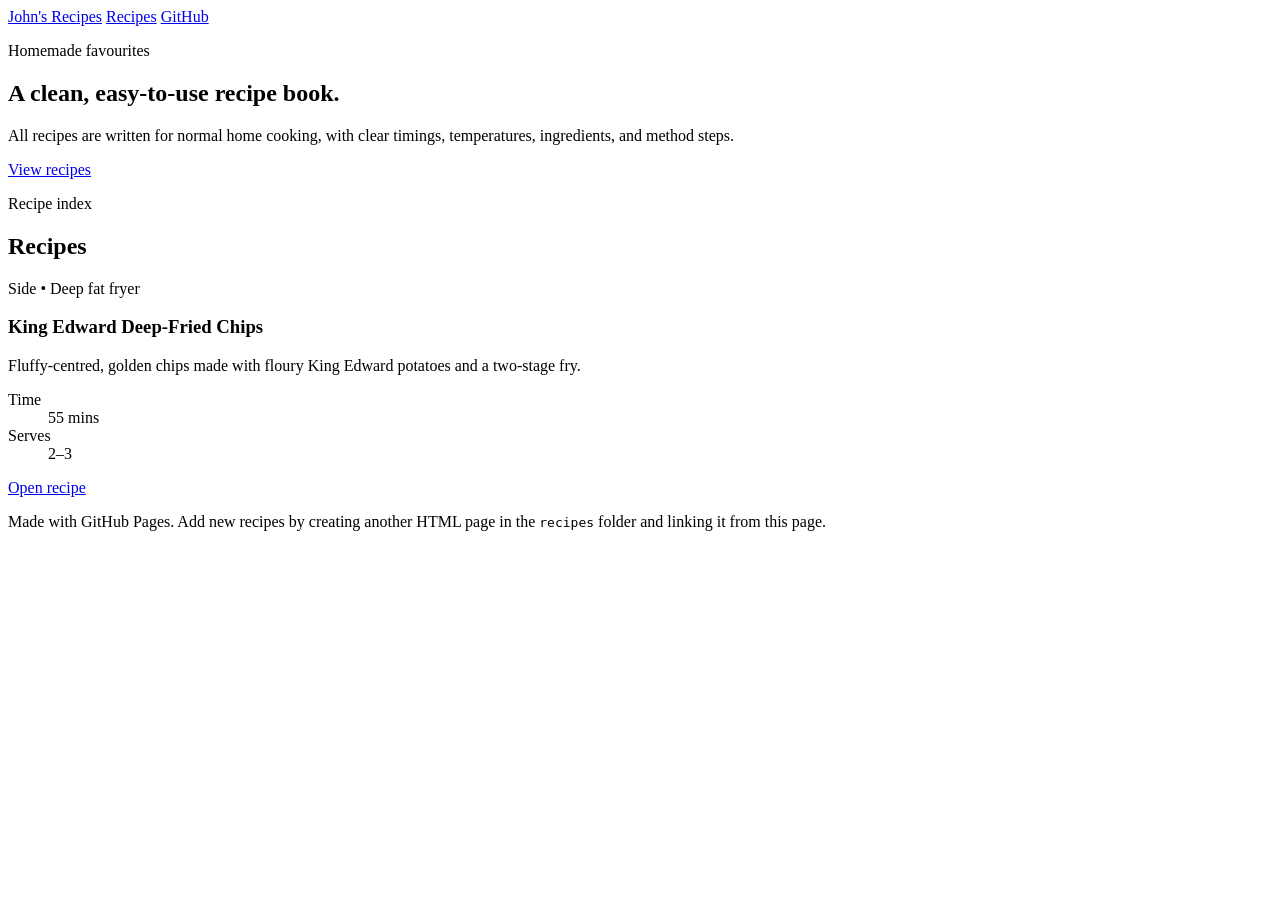
==== index.html @ 635c25c5 "Create recipe website homepage" ====
<!doctype html>
<html lang="en">
<head>
  <meta charset="utf-8">
  <meta name="viewport" content="width=device-width, initial-scale=1">
  <title>John's Recipes</title>
  <meta name="description" content="A simple GitHub Pages recipe book for favourite home recipes.">
  <link rel="stylesheet" href="styles.css">
</head>
<body>
  <header class="hero">
    <nav class="nav" aria-label="Main navigation">
      <a class="brand" href="./">John's Recipes</a>
      <a href="#recipes">Recipes</a>
      <a href="https://github.com/Minecraftman04/Recipes">GitHub</a>
    </nav>

    <section class="hero-content">
      <p class="eyebrow">Homemade favourites</p>
      <h1>A clean, easy-to-use recipe book.</h1>
      <p class="intro">All recipes are written for normal home cooking, with clear timings, temperatures, ingredients, and method steps.</p>
      <a class="button" href="#recipes">View recipes</a>
    </section>
  </header>

  <main>
    <section class="section" id="recipes" aria-labelledby="recipes-heading">
      <div class="section-heading">
        <p class="eyebrow">Recipe index</p>
        <h2 id="recipes-heading">Recipes</h2>
      </div>

      <div class="recipe-grid">
        <article class="recipe-card">
          <div class="recipe-card-content">
            <p class="recipe-tag">Side • Deep fat fryer</p>
            <h3>King Edward Deep-Fried Chips</h3>
            <p>Fluffy-centred, golden chips made with floury King Edward potatoes and a two-stage fry.</p>
            <dl class="recipe-meta">
              <div>
                <dt>Time</dt>
                <dd>55 mins</dd>
              </div>
              <div>
                <dt>Serves</dt>
                <dd>2–3</dd>
              </div>
            </dl>
          </div>
          <a class="card-link" href="recipes/king-edward-deep-fried-chips.html">Open recipe</a>
        </article>
      </div>
    </section>
  </main>

  <footer class="footer">
    <p>Made with GitHub Pages. Add new recipes by creating another HTML page in the <code>recipes</code> folder and linking it from this page.</p>
  </footer>
</body>
</html>
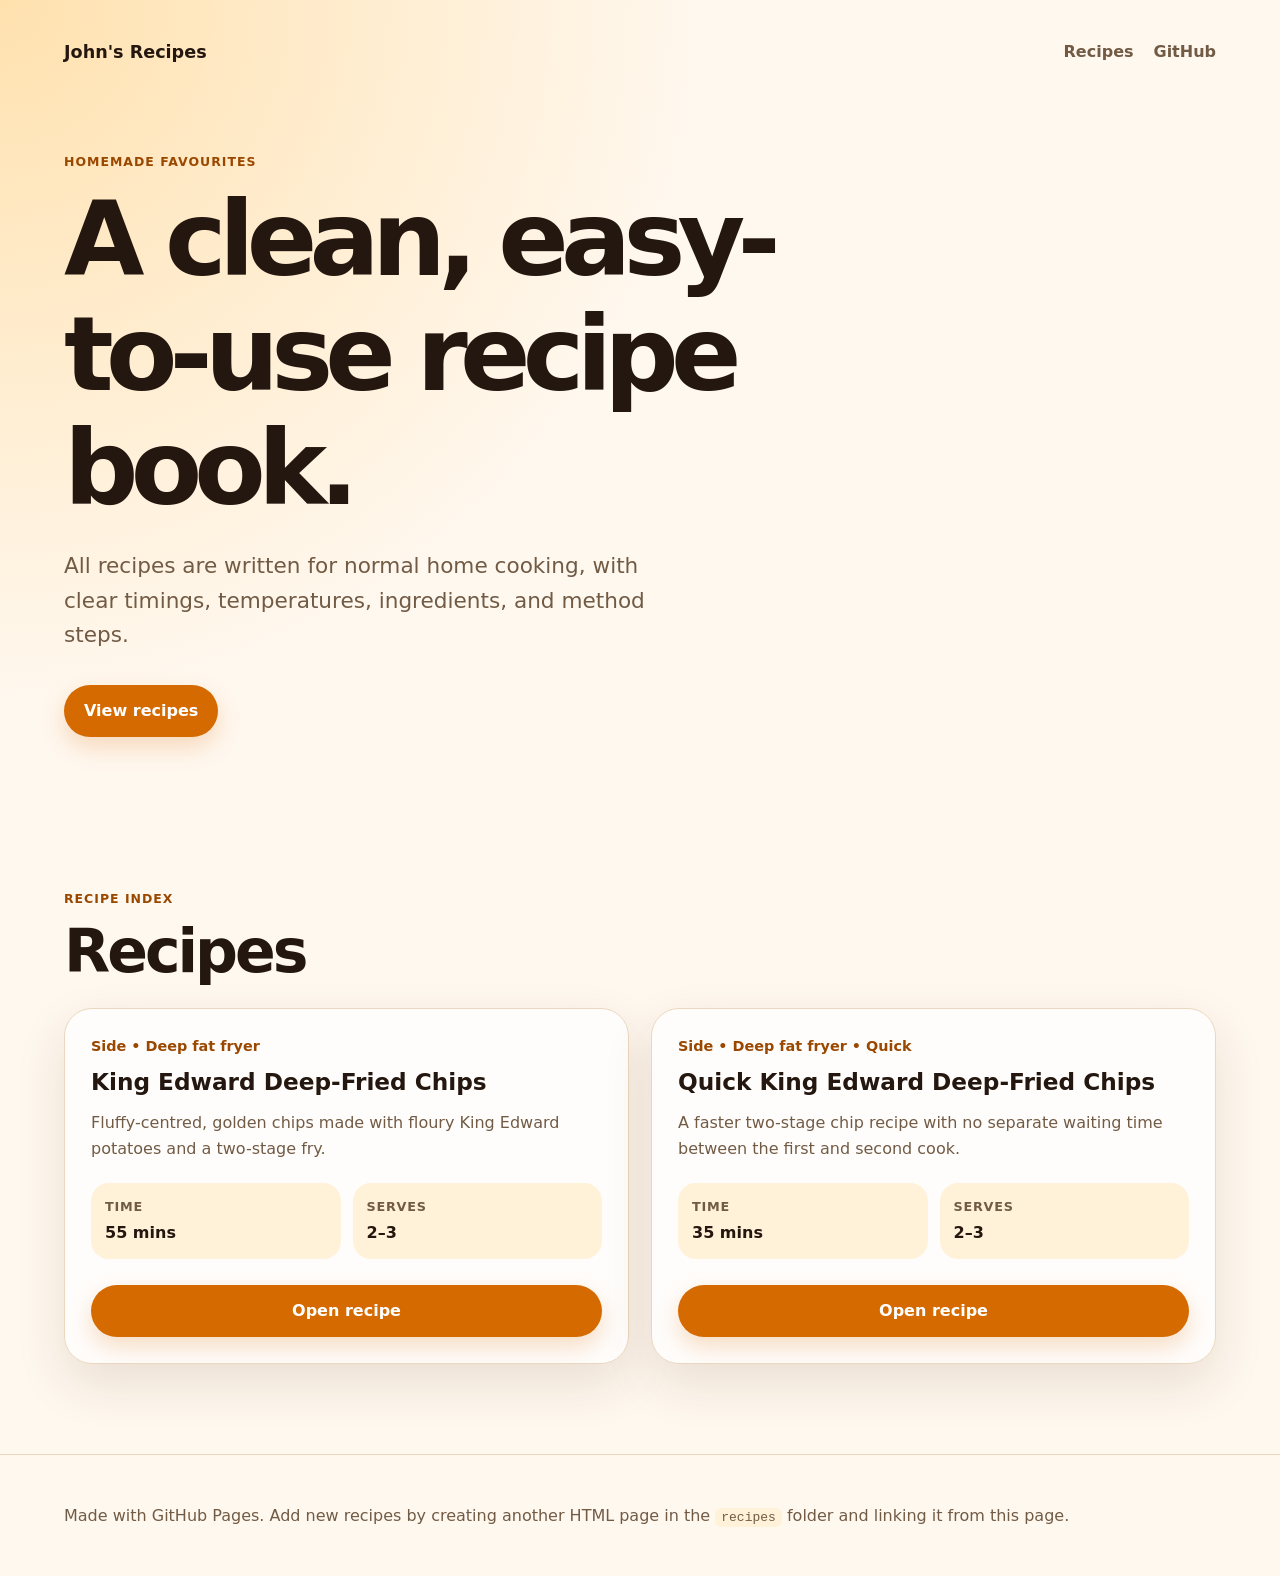
==== commit a5b1968d: "Link quick chips recipe from index" ====
--- a/index.html
+++ b/index.html
@@ -49,6 +49,25 @@
           </div>
           <a class="card-link" href="recipes/king-edward-deep-fried-chips.html">Open recipe</a>
         </article>
+
+        <article class="recipe-card">
+          <div class="recipe-card-content">
+            <p class="recipe-tag">Side • Deep fat fryer • Quick</p>
+            <h3>Quick King Edward Deep-Fried Chips</h3>
+            <p>A faster two-stage chip recipe with no separate waiting time between the first and second cook.</p>
+            <dl class="recipe-meta">
+              <div>
+                <dt>Time</dt>
+                <dd>35 mins</dd>
+              </div>
+              <div>
+                <dt>Serves</dt>
+                <dd>2–3</dd>
+              </div>
+            </dl>
+          </div>
+          <a class="card-link" href="recipes/quick-king-edward-deep-fried-chips.html">Open recipe</a>
+        </article>
       </div>
     </section>
   </main>
--- a/styles.css
+++ b/styles.css
@@ -0,0 +1,273 @@
+:root {
+  color-scheme: light;
+  --bg: #fff8ef;
+  --surface: #ffffff;
+  --surface-strong: #fff2d9;
+  --text: #24170f;
+  --muted: #725b45;
+  --accent: #d46a00;
+  --accent-dark: #9a4800;
+  --border: #ead7bd;
+  --shadow: 0 20px 50px rgba(79, 45, 10, 0.12);
+}
+
+* {
+  box-sizing: border-box;
+}
+
+html {
+  scroll-behavior: smooth;
+}
+
+body {
+  margin: 0;
+  font-family: Inter, ui-sans-serif, system-ui, -apple-system, BlinkMacSystemFont, "Segoe UI", sans-serif;
+  background: radial-gradient(circle at top left, #ffe1ae 0, transparent 35%), var(--bg);
+  color: var(--text);
+  line-height: 1.6;
+}
+
+a {
+  color: inherit;
+}
+
+.hero {
+  min-height: 62vh;
+  padding: 24px clamp(20px, 5vw, 72px) 72px;
+  display: flex;
+  flex-direction: column;
+}
+
+.nav {
+  display: flex;
+  align-items: center;
+  gap: 20px;
+  padding: 14px 0;
+  color: var(--muted);
+}
+
+.nav a {
+  text-decoration: none;
+  font-weight: 700;
+}
+
+.nav a:not(.brand):hover {
+  color: var(--accent-dark);
+}
+
+.brand {
+  margin-right: auto;
+  color: var(--text);
+  font-size: 1.1rem;
+}
+
+.hero-content {
+  width: min(820px, 100%);
+  margin-top: auto;
+  padding: 72px 0 24px;
+}
+
+.eyebrow {
+  margin: 0 0 10px;
+  color: var(--accent-dark);
+  font-weight: 800;
+  letter-spacing: 0.08em;
+  text-transform: uppercase;
+  font-size: 0.78rem;
+}
+
+h1,
+h2,
+h3 {
+  margin: 0;
+  line-height: 1.1;
+}
+
+h1 {
+  max-width: 760px;
+  font-size: clamp(3rem, 9vw, 6.5rem);
+  letter-spacing: -0.075em;
+}
+
+h2 {
+  font-size: clamp(2rem, 5vw, 3.75rem);
+  letter-spacing: -0.05em;
+}
+
+h3 {
+  font-size: 1.45rem;
+}
+
+.intro {
+  max-width: 620px;
+  margin: 24px 0 32px;
+  color: var(--muted);
+  font-size: clamp(1.05rem, 2vw, 1.35rem);
+}
+
+.button,
+.card-link {
+  display: inline-flex;
+  align-items: center;
+  justify-content: center;
+  border: 0;
+  border-radius: 999px;
+  background: var(--accent);
+  color: #fff;
+  text-decoration: none;
+  font-weight: 800;
+  padding: 13px 20px;
+  box-shadow: 0 10px 24px rgba(212, 106, 0, 0.22);
+}
+
+.button:hover,
+.card-link:hover {
+  background: var(--accent-dark);
+}
+
+.section {
+  padding: 56px clamp(20px, 5vw, 72px) 90px;
+}
+
+.section-heading {
+  margin-bottom: 24px;
+}
+
+.recipe-grid {
+  display: grid;
+  grid-template-columns: repeat(auto-fit, minmax(260px, 1fr));
+  gap: 22px;
+}
+
+.recipe-card,
+.recipe-page-card {
+  background: rgba(255, 255, 255, 0.78);
+  border: 1px solid var(--border);
+  border-radius: 28px;
+  box-shadow: var(--shadow);
+  overflow: hidden;
+}
+
+.recipe-card {
+  display: flex;
+  flex-direction: column;
+}
+
+.recipe-card-content {
+  padding: 26px;
+  flex: 1;
+}
+
+.recipe-card p {
+  color: var(--muted);
+}
+
+.recipe-tag {
+  margin: 0 0 10px;
+  font-size: 0.9rem;
+  font-weight: 800;
+  color: var(--accent-dark) !important;
+}
+
+.recipe-meta {
+  display: grid;
+  grid-template-columns: repeat(2, minmax(0, 1fr));
+  gap: 12px;
+  margin: 22px 0 0;
+}
+
+.recipe-meta div,
+.info-box {
+  background: var(--surface-strong);
+  border-radius: 18px;
+  padding: 14px;
+}
+
+dt {
+  color: var(--muted);
+  font-size: 0.8rem;
+  font-weight: 800;
+  text-transform: uppercase;
+  letter-spacing: 0.06em;
+}
+
+dd {
+  margin: 2px 0 0;
+  font-weight: 800;
+}
+
+.card-link {
+  margin: 0 26px 26px;
+}
+
+.recipe-hero {
+  padding: 24px clamp(20px, 5vw, 72px) 36px;
+}
+
+.recipe-hero-content {
+  margin-top: 52px;
+  width: min(950px, 100%);
+}
+
+.recipe-hero h1 {
+  font-size: clamp(2.7rem, 8vw, 5.8rem);
+}
+
+.recipe-layout {
+  display: grid;
+  grid-template-columns: minmax(240px, 340px) minmax(0, 1fr);
+  gap: 22px;
+  align-items: start;
+}
+
+.recipe-page-card {
+  padding: clamp(22px, 4vw, 36px);
+}
+
+.recipe-page-card h2 {
+  font-size: clamp(1.7rem, 3vw, 2.4rem);
+  margin-bottom: 16px;
+}
+
+.recipe-page-card ul,
+.recipe-page-card ol {
+  padding-left: 1.2rem;
+}
+
+.recipe-page-card li + li {
+  margin-top: 10px;
+}
+
+.info-box + .info-box {
+  margin-top: 12px;
+}
+
+.warning {
+  border-left: 5px solid var(--accent);
+}
+
+.footer {
+  padding: 32px clamp(20px, 5vw, 72px);
+  color: var(--muted);
+  border-top: 1px solid var(--border);
+}
+
+.footer code {
+  background: var(--surface-strong);
+  padding: 2px 6px;
+  border-radius: 6px;
+}
+
+@media (max-width: 780px) {
+  .nav {
+    flex-wrap: wrap;
+  }
+
+  .recipe-layout {
+    grid-template-columns: 1fr;
+  }
+
+  h1 {
+    letter-spacing: -0.055em;
+  }
+}
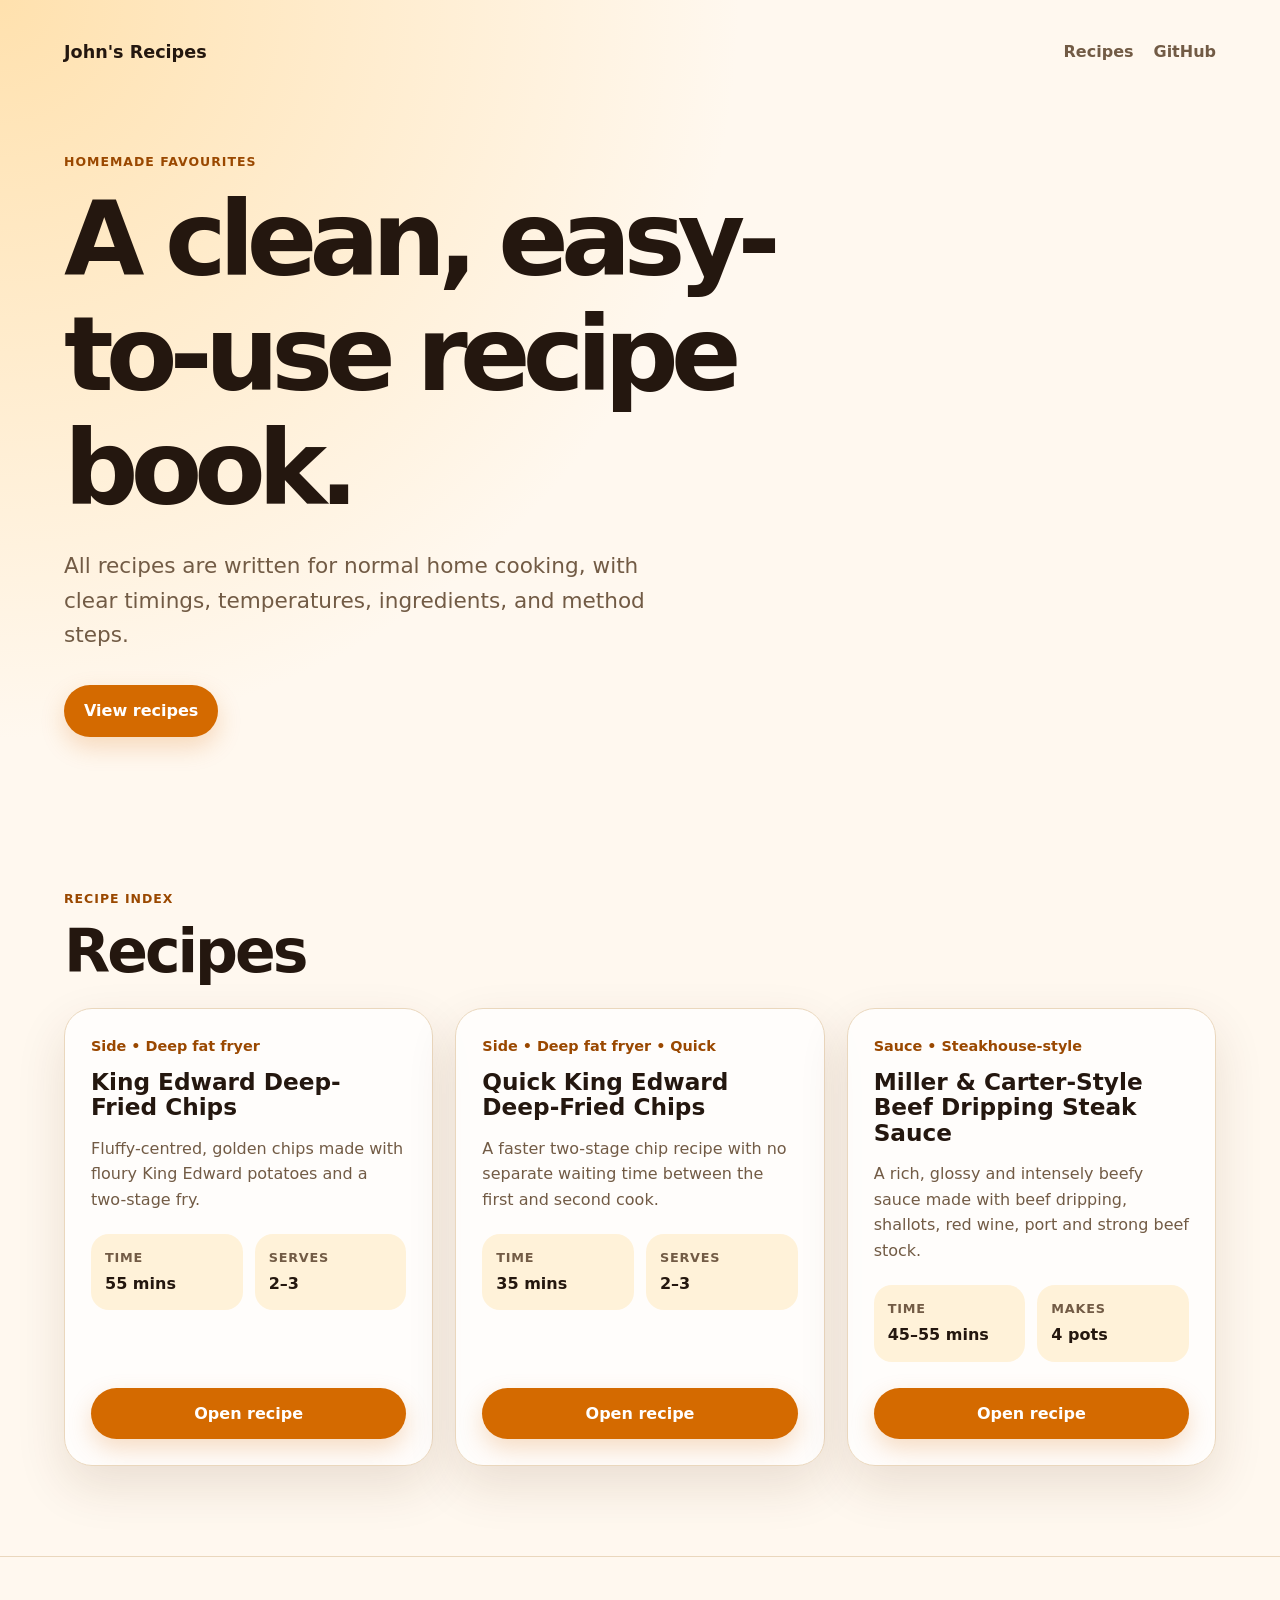
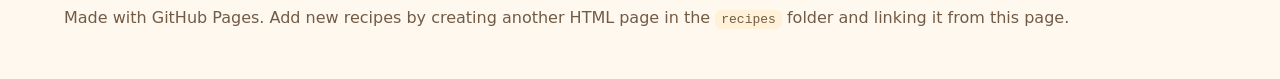
==== commit 0e81ec1f: "Link beef dripping steak sauce recipe" ====
--- a/index.html
+++ b/index.html
@@ -68,6 +68,25 @@
           </div>
           <a class="card-link" href="recipes/quick-king-edward-deep-fried-chips.html">Open recipe</a>
         </article>
+
+        <article class="recipe-card">
+          <div class="recipe-card-content">
+            <p class="recipe-tag">Sauce • Steakhouse-style</p>
+            <h3>Miller &amp; Carter-Style Beef Dripping Steak Sauce</h3>
+            <p>A rich, glossy and intensely beefy sauce made with beef dripping, shallots, red wine, port and strong beef stock.</p>
+            <dl class="recipe-meta">
+              <div>
+                <dt>Time</dt>
+                <dd>45–55 mins</dd>
+              </div>
+              <div>
+                <dt>Makes</dt>
+                <dd>4 pots</dd>
+              </div>
+            </dl>
+          </div>
+          <a class="card-link" href="recipes/miller-and-carter-beef-dripping-steak-sauce.html">Open recipe</a>
+        </article>
       </div>
     </section>
   </main>
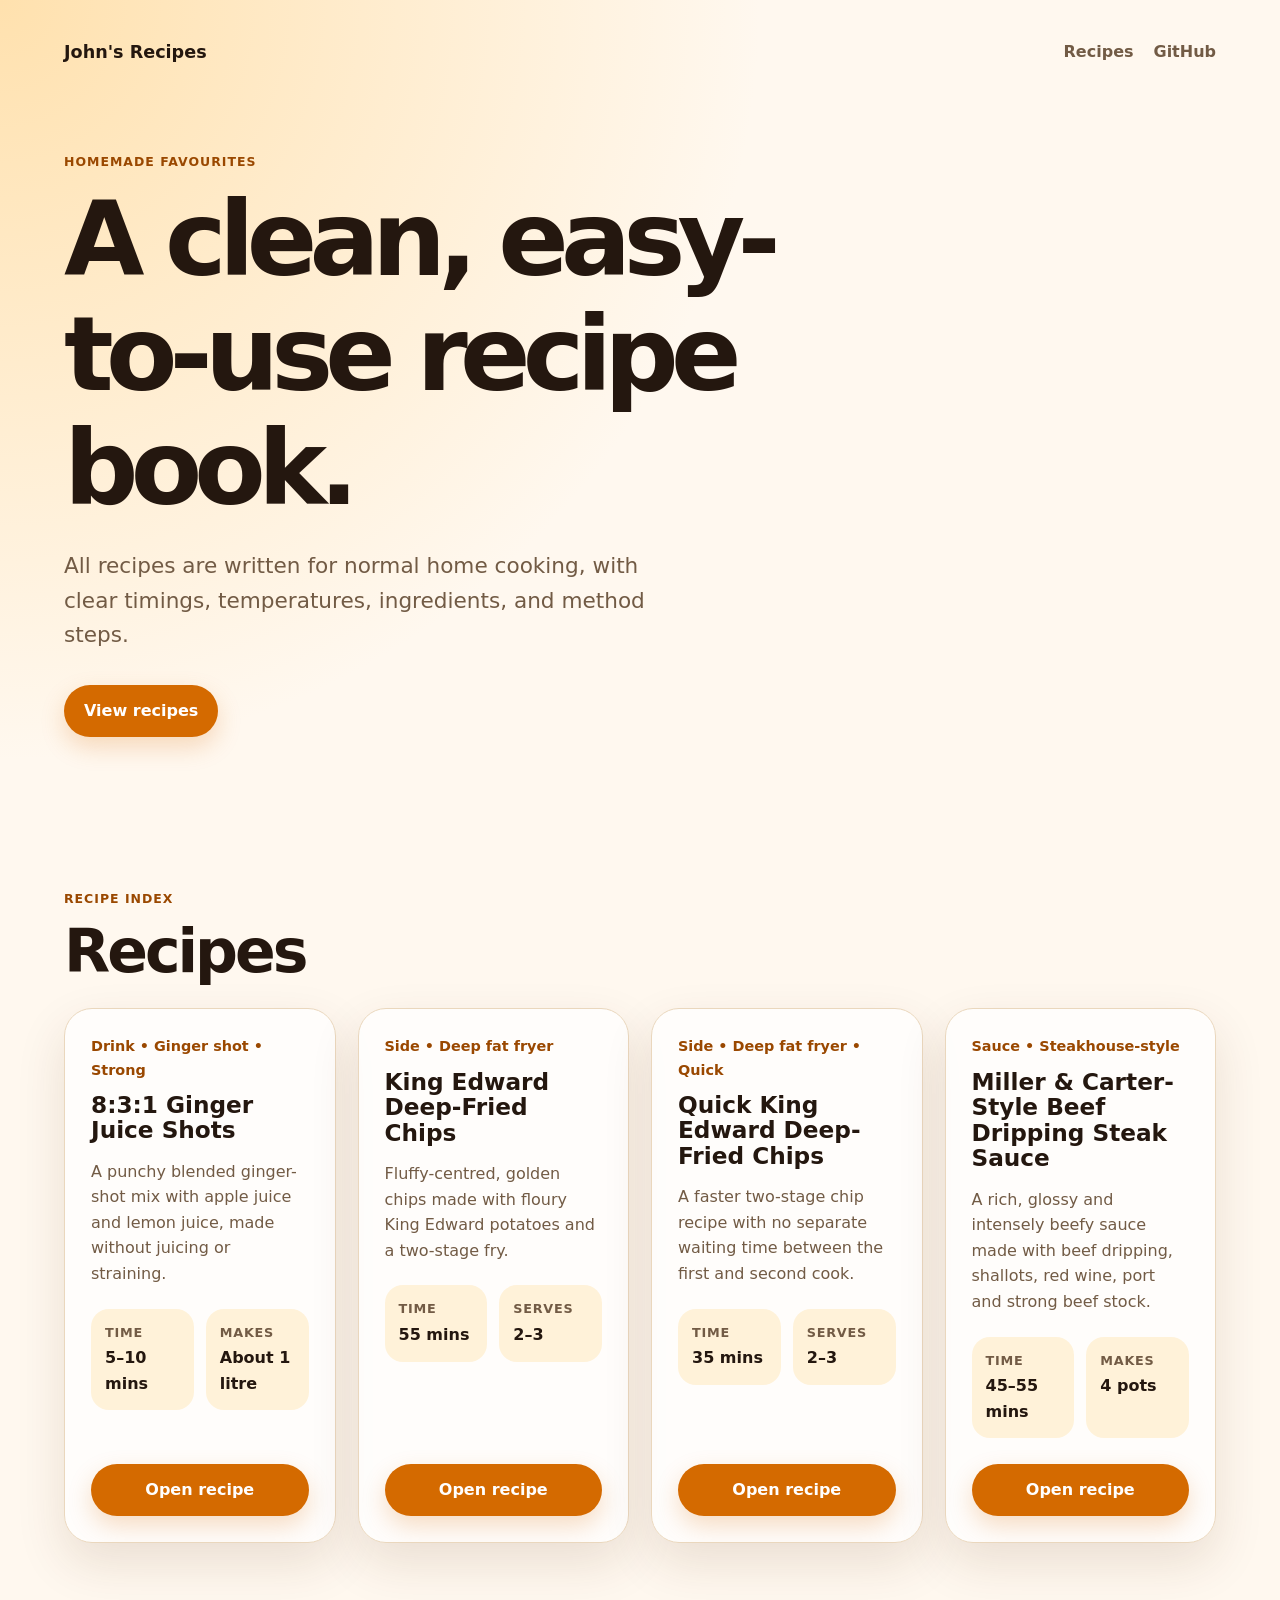
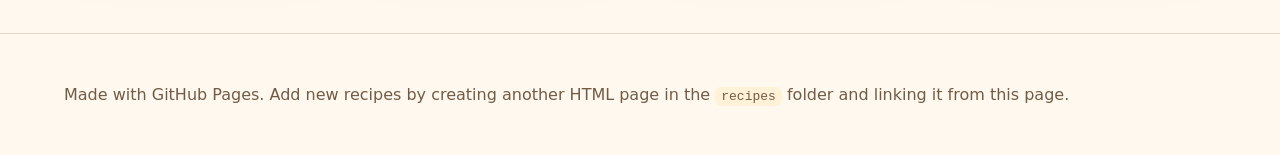
==== commit 12936f0d: "Link ginger juice shots from homepage" ====
--- a/index.html
+++ b/index.html
@@ -31,6 +31,25 @@
       </div>
 
       <div class="recipe-grid">
+        <article class="recipe-card">
+          <div class="recipe-card-content">
+            <p class="recipe-tag">Drink • Ginger shot • Strong</p>
+            <h3>8:3:1 Ginger Juice Shots</h3>
+            <p>A punchy blended ginger-shot mix with apple juice and lemon juice, made without juicing or straining.</p>
+            <dl class="recipe-meta">
+              <div>
+                <dt>Time</dt>
+                <dd>5–10 mins</dd>
+              </div>
+              <div>
+                <dt>Makes</dt>
+                <dd>About 1 litre</dd>
+              </div>
+            </dl>
+          </div>
+          <a class="card-link" href="recipes/8-3-1-ginger-juice-shots.html">Open recipe</a>
+        </article>
+
         <article class="recipe-card">
           <div class="recipe-card-content">
             <p class="recipe-tag">Side • Deep fat fryer</p>
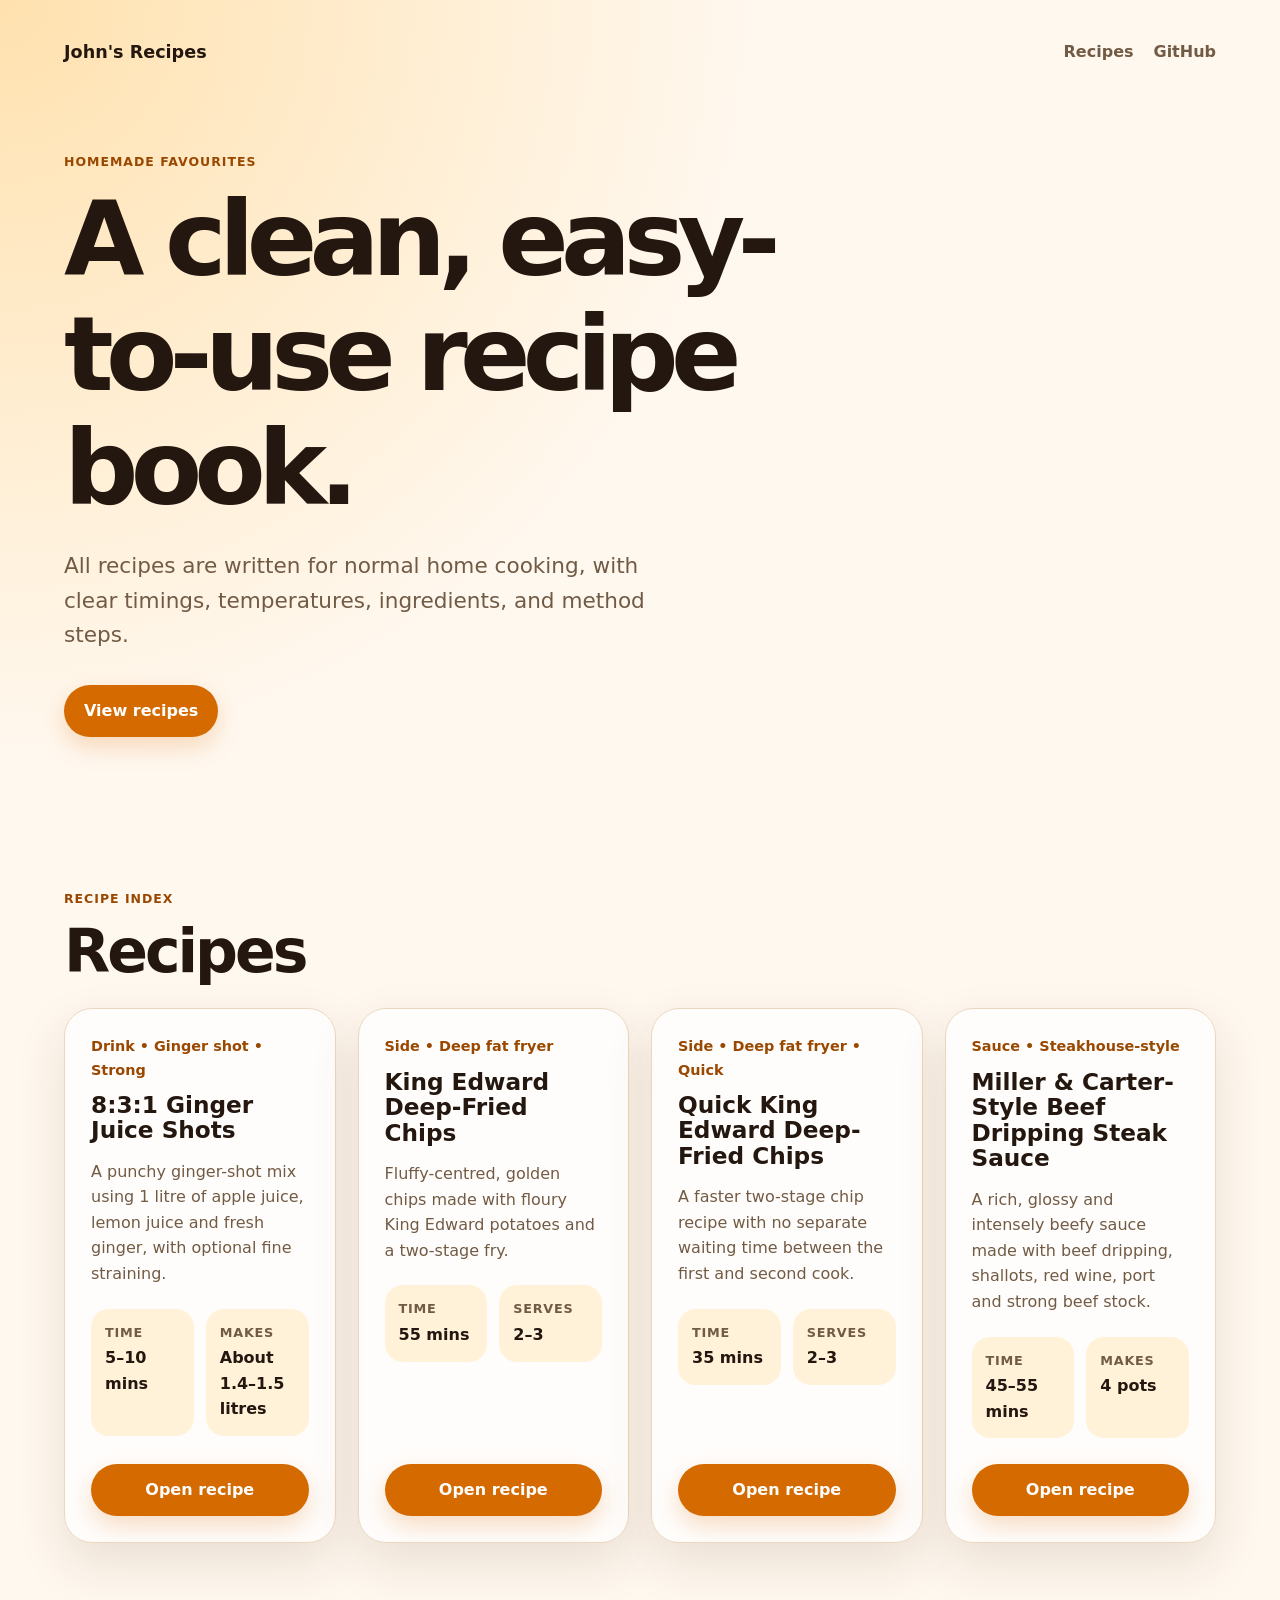
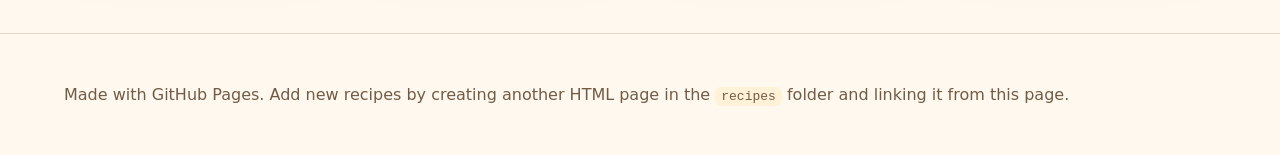
==== commit 74b76bdc: "Update ginger shots homepage details" ====
--- a/index.html
+++ b/index.html
@@ -35,7 +35,7 @@
           <div class="recipe-card-content">
             <p class="recipe-tag">Drink • Ginger shot • Strong</p>
             <h3>8:3:1 Ginger Juice Shots</h3>
-            <p>A punchy blended ginger-shot mix with apple juice and lemon juice, made without juicing or straining.</p>
+            <p>A punchy ginger-shot mix using 1 litre of apple juice, lemon juice and fresh ginger, with optional fine straining.</p>
             <dl class="recipe-meta">
               <div>
                 <dt>Time</dt>
@@ -43,7 +43,7 @@
               </div>
               <div>
                 <dt>Makes</dt>
-                <dd>About 1 litre</dd>
+                <dd>About 1.4–1.5 litres</dd>
               </div>
             </dl>
           </div>
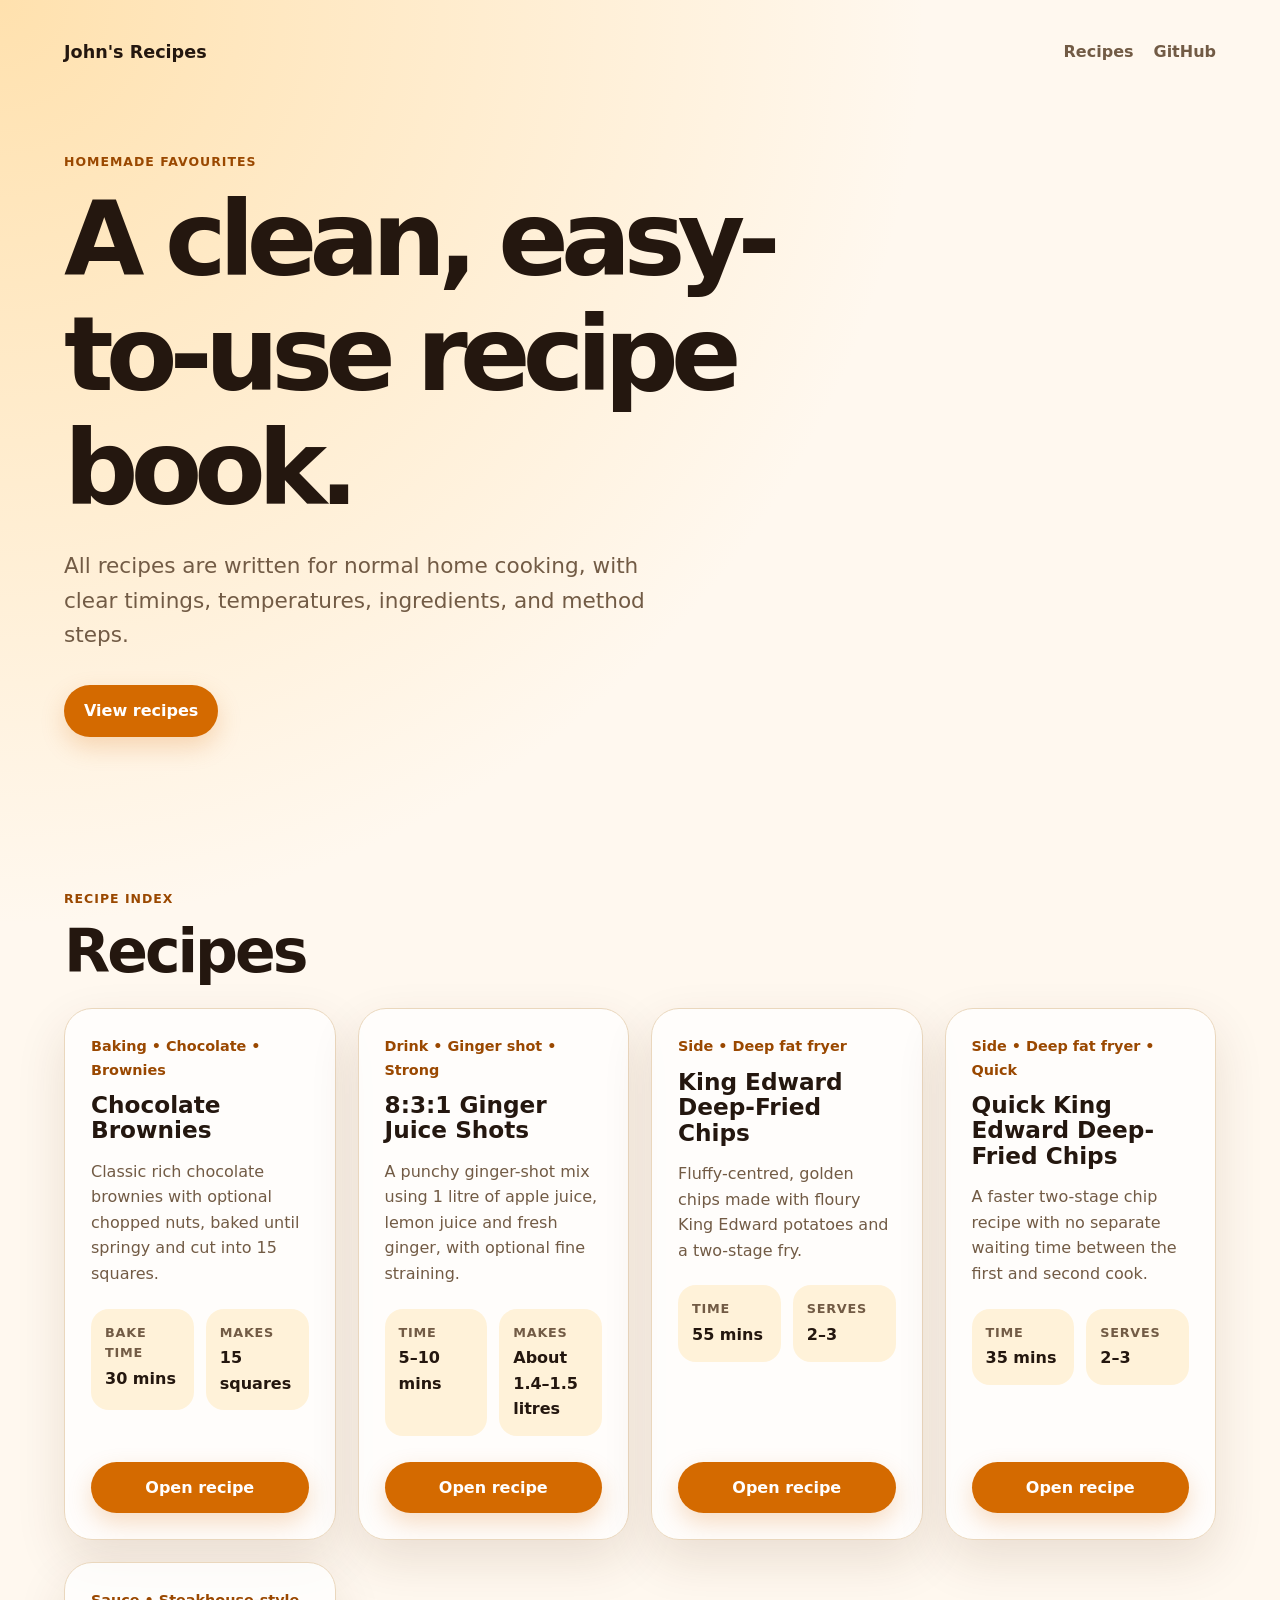
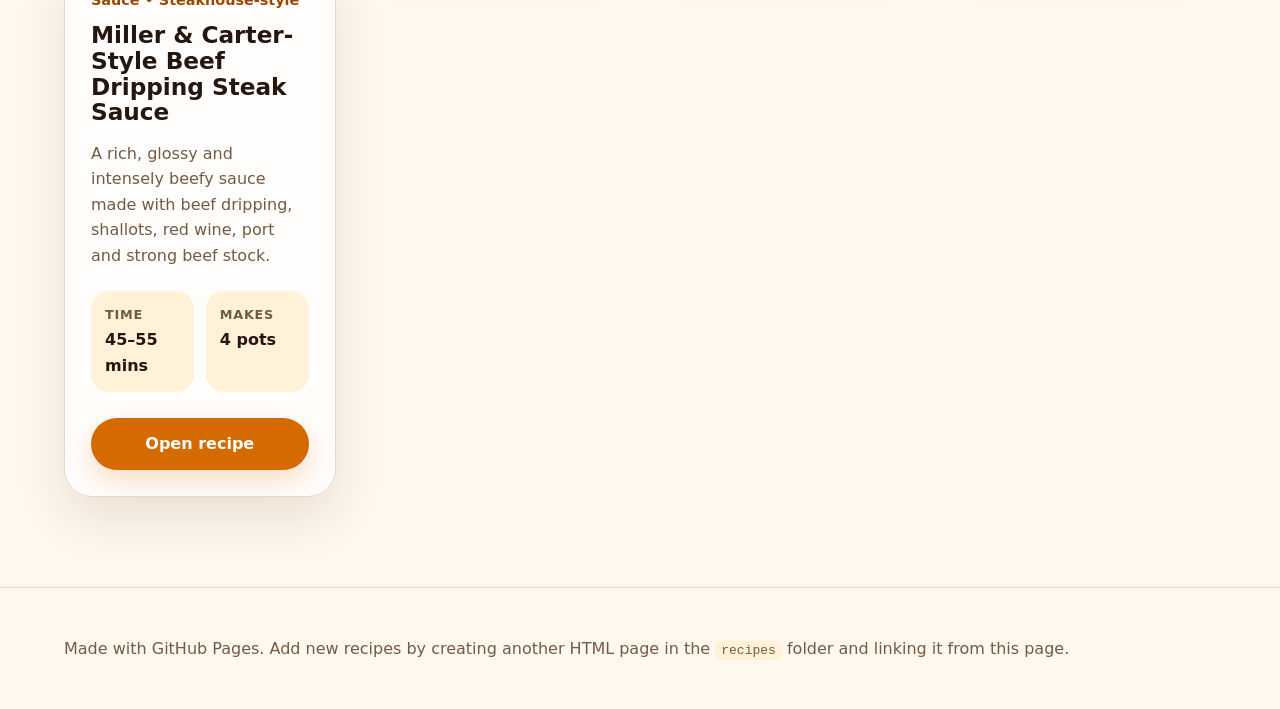
==== commit d4dcff30: "Add brownies to recipe index" ====
--- a/index.html
+++ b/index.html
@@ -31,6 +31,25 @@
       </div>
 
       <div class="recipe-grid">
+        <article class="recipe-card">
+          <div class="recipe-card-content">
+            <p class="recipe-tag">Baking • Chocolate • Brownies</p>
+            <h3>Chocolate Brownies</h3>
+            <p>Classic rich chocolate brownies with optional chopped nuts, baked until springy and cut into 15 squares.</p>
+            <dl class="recipe-meta">
+              <div>
+                <dt>Bake time</dt>
+                <dd>30 mins</dd>
+              </div>
+              <div>
+                <dt>Makes</dt>
+                <dd>15 squares</dd>
+              </div>
+            </dl>
+          </div>
+          <a class="card-link" href="recipes/chocolate-brownies.html">Open recipe</a>
+        </article>
+
         <article class="recipe-card">
           <div class="recipe-card-content">
             <p class="recipe-tag">Drink • Ginger shot • Strong</p>
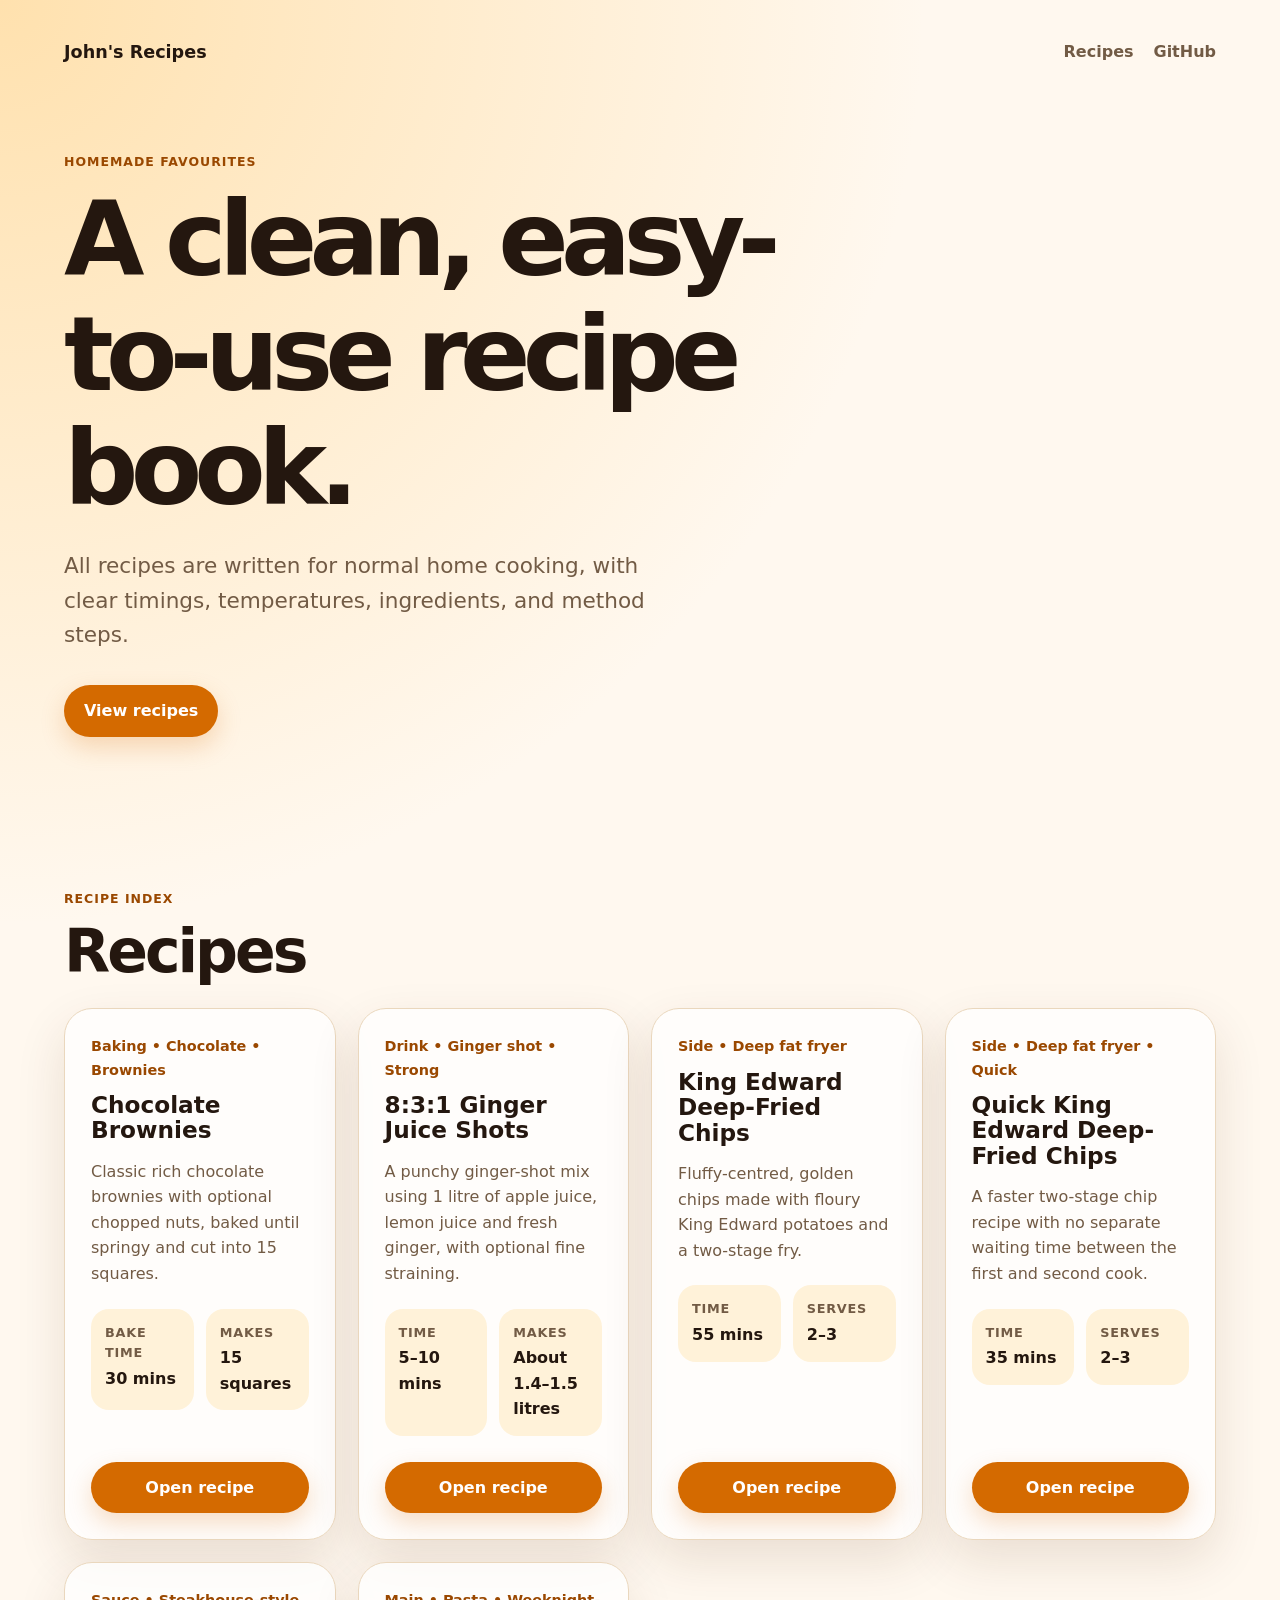
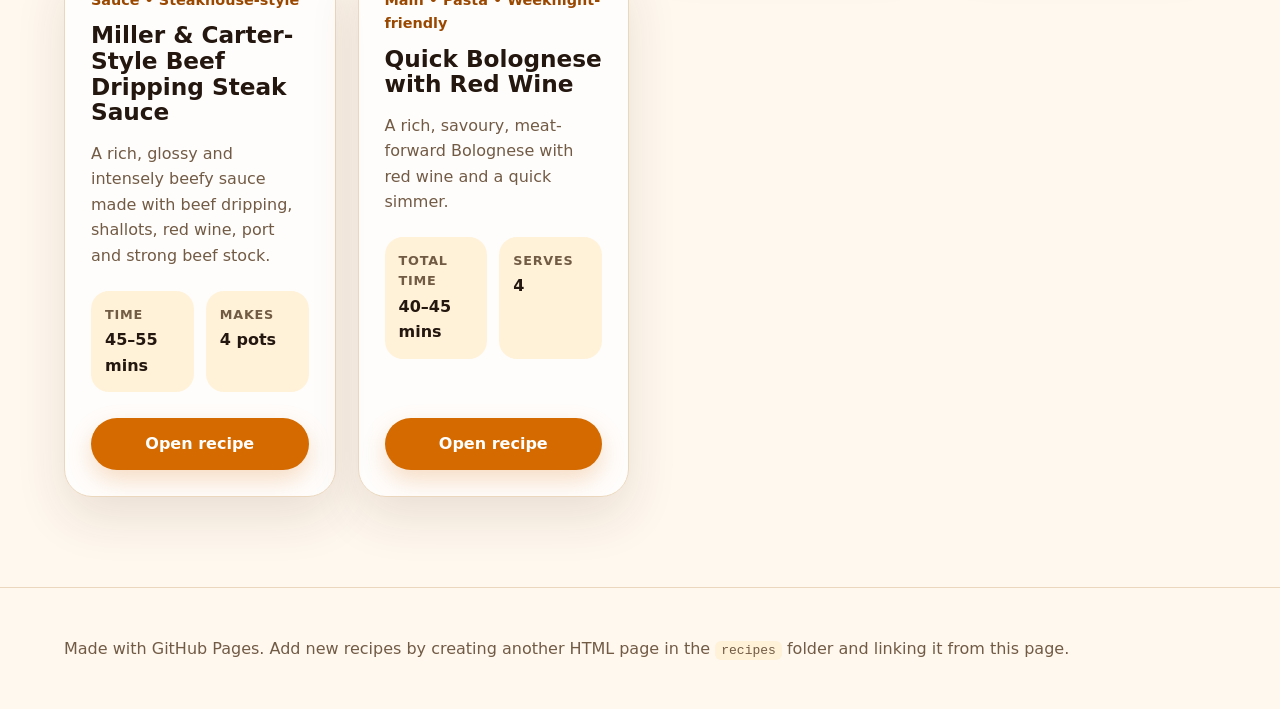
==== commit a7a7e8e9: "List quick Bolognese recipe on homepage" ====
--- a/index.html
+++ b/index.html
@@ -125,6 +125,24 @@
           </div>
           <a class="card-link" href="recipes/miller-and-carter-beef-dripping-steak-sauce.html">Open recipe</a>
         </article>
+        <article class="recipe-card">
+          <div class="recipe-card-content">
+            <p class="recipe-tag">Main • Pasta • Weeknight-friendly</p>
+            <h3>Quick Bolognese with Red Wine</h3>
+            <p>A rich, savoury, meat-forward Bolognese with red wine and a quick simmer.</p>
+            <dl class="recipe-meta">
+              <div>
+                <dt>Total time</dt>
+                <dd>40–45 mins</dd>
+              </div>
+              <div>
+                <dt>Serves</dt>
+                <dd>4</dd>
+              </div>
+            </dl>
+          </div>
+          <a class="card-link" href="recipes/quick-bolognese-with-red-wine.html">Open recipe</a>
+        </article>
       </div>
     </section>
   </main>
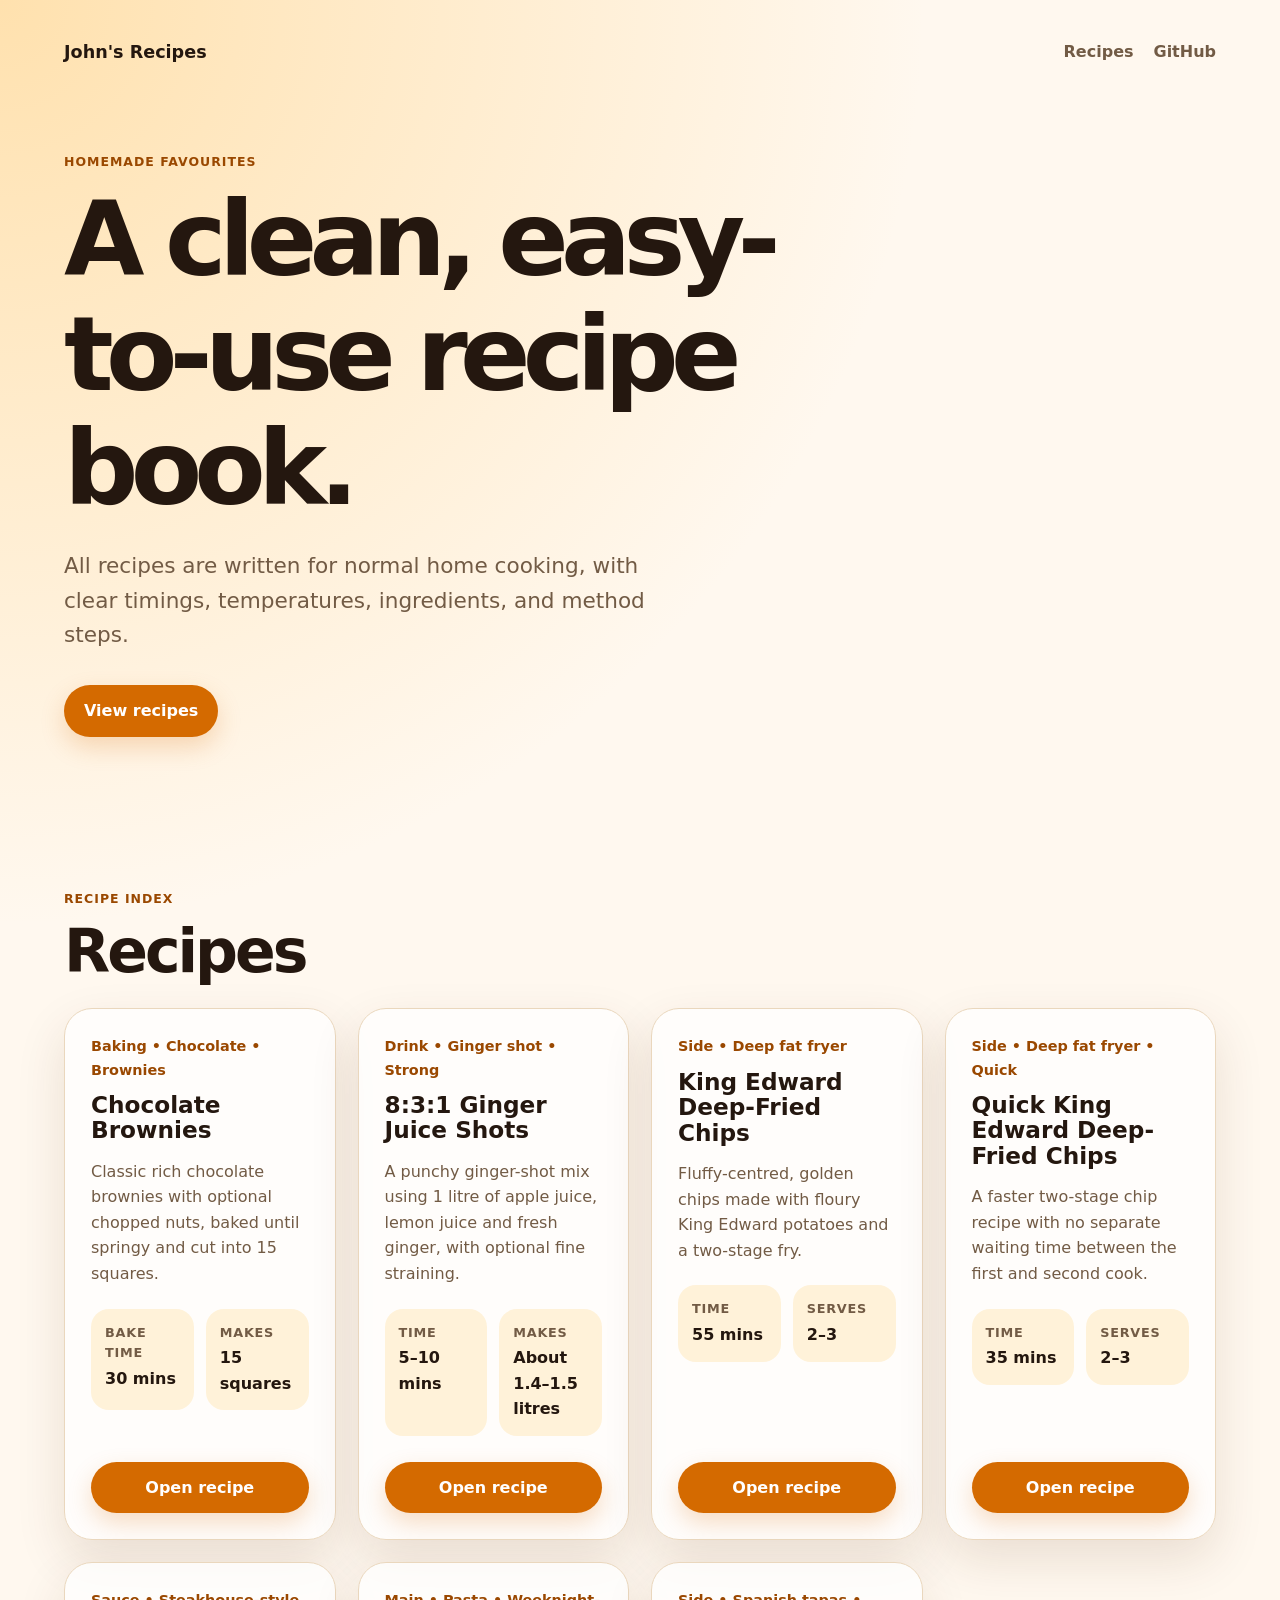
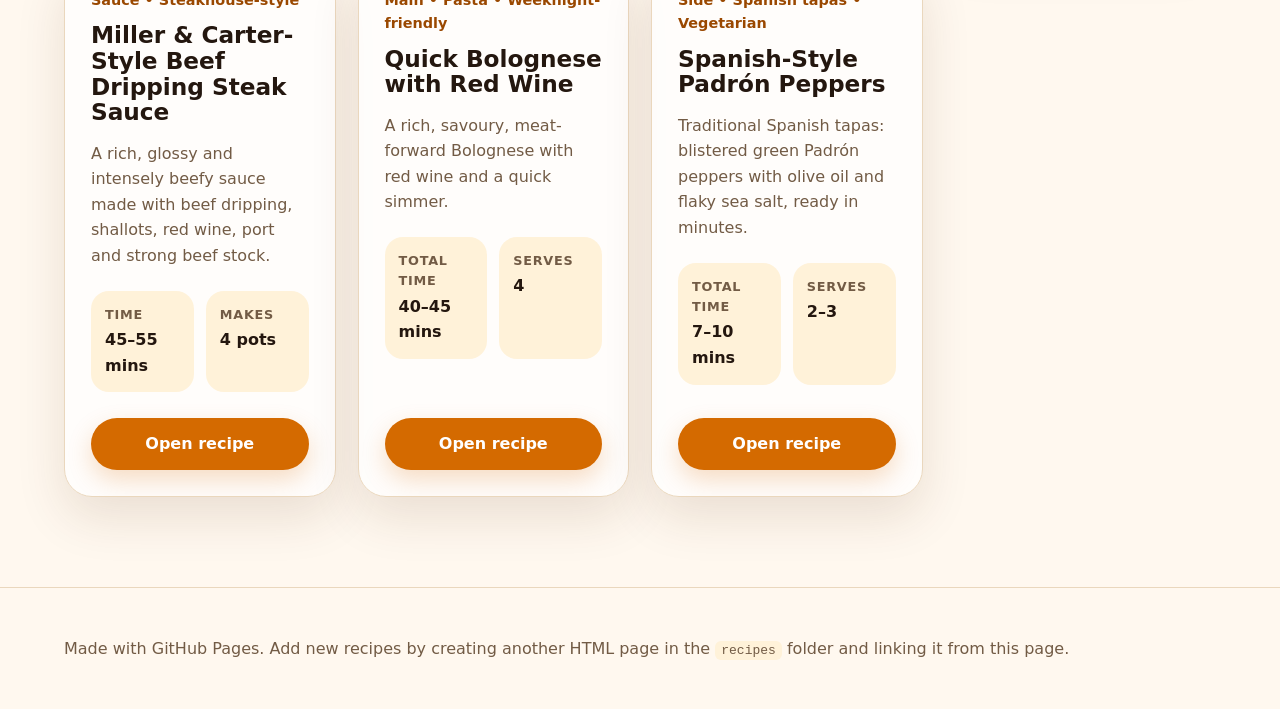
==== commit 5857a027: "List Spanish Padrón peppers recipe on homepage" ====
--- a/index.html
+++ b/index.html
@@ -143,6 +143,24 @@
           </div>
           <a class="card-link" href="recipes/quick-bolognese-with-red-wine.html">Open recipe</a>
         </article>
+        <article class="recipe-card">
+          <div class="recipe-card-content">
+            <p class="recipe-tag">Side • Spanish tapas • Vegetarian</p>
+            <h3>Spanish-Style Padrón Peppers</h3>
+            <p>Traditional Spanish tapas: blistered green Padrón peppers with olive oil and flaky sea salt, ready in minutes.</p>
+            <dl class="recipe-meta">
+              <div>
+                <dt>Total time</dt>
+                <dd>7–10 mins</dd>
+              </div>
+              <div>
+                <dt>Serves</dt>
+                <dd>2–3</dd>
+              </div>
+            </dl>
+          </div>
+          <a class="card-link" href="recipes/spanish-padron-peppers.html">Open recipe</a>
+        </article>
       </div>
     </section>
   </main>
